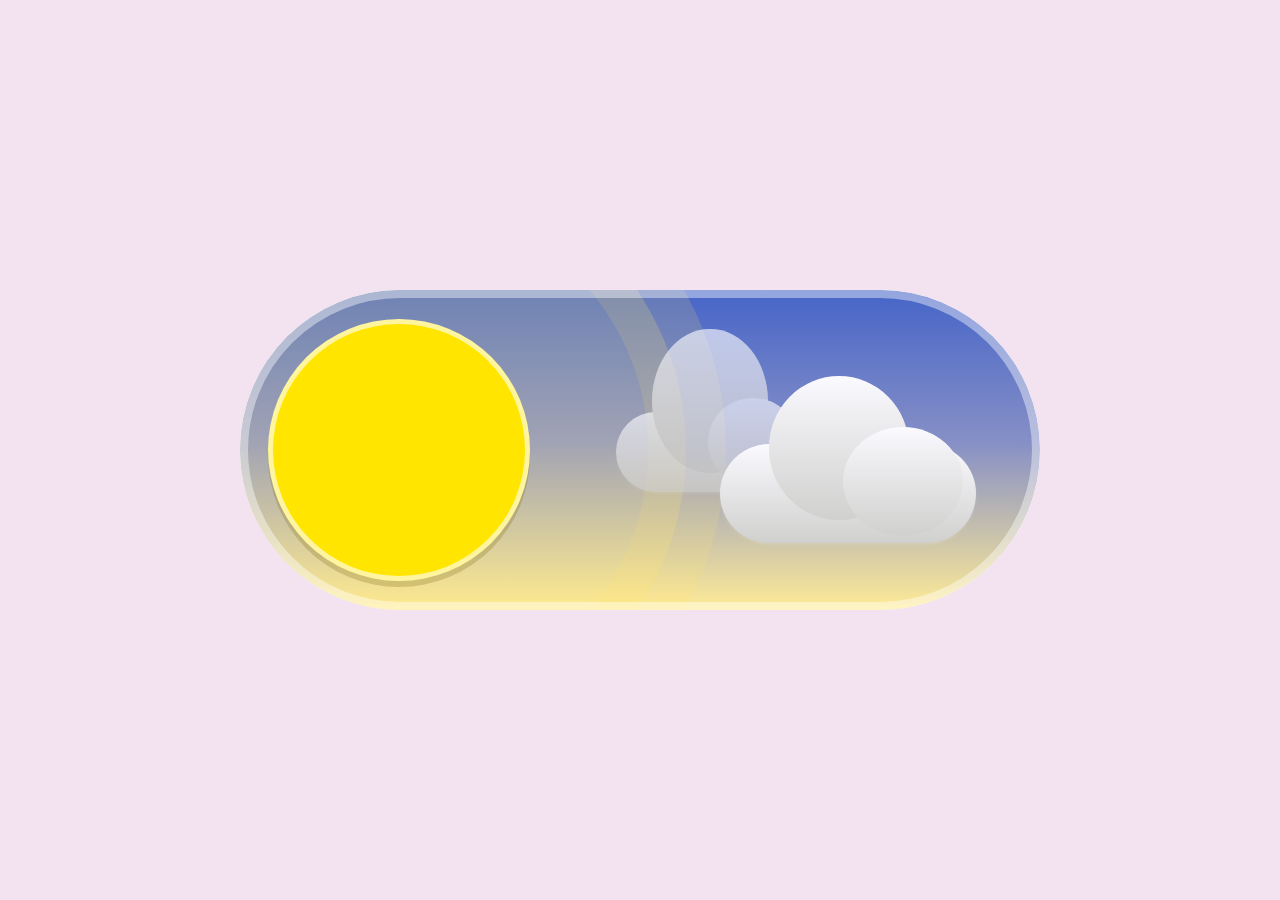
==== index.html @ 0638737c "Update index.html" ====
<!DOCTYPE html>
<html lang="en">
<head>
<meta charset="UTF-8" />
<meta name="viewport" content="width=device-width, initial-scale=1.0" />
<title>Sun & Moon Toggle</title>
<meta property="og:image"
      content="https://myya-design.github.io/toggles/og.jpg">
<meta property="og:image:type"
      content="image/jpeg">
<meta property="og:image:width" content="1200">
<meta property="og:image:height" content="630">
<link rel="stylesheet" href="style.css">
</head>
<body>
<main class="toggles" aria-label="Day and night toggle demo">
<button class="toggle day" id="dayToggle" role="switch" aria-checked="false" aria-label="Switch day scene to night">
<span class="sky"></span><span class="rings"></span><span class="clouds"><span class="cloud back"></span><span class="cloud"></span></span><span class="stars" aria-hidden="true"></span><span class="orb"><span class="crater one"></span><span class="crater two"></span><span class="crater three"></span></span>
</button>
</main>
<script src="script.js" defer></script>
</body>
</html>
---- style.css ----
:root{color-scheme:light;--pink:#f3e3f1}*{box-sizing:border-box}body{margin:0;min-height:100vh;background:var(--pink);display:grid;place-items:center;font-family:Arial,sans-serif}.toggles{width:min(80vw,800px);display:grid;gap:clamp(45px,9vw,125px)}.toggle{appearance:none;border:0;padding:0;display:block;position:relative;width:100%;aspect-ratio:2.5/1;border-radius:999px;overflow:hidden;cursor:pointer;isolation:isolate;box-shadow:inset 0 0 0 8px rgba(255,255,255,.5);transition:filter .25s}.toggle:focus-visible{outline:4px solid #a184df;outline-offset:8px}.toggle .sky{position:absolute;inset:0;border-radius:inherit;transition:background .6s}.day .sky{background:linear-gradient(180deg,#4665c8 0%,#8790c6 48%,#ffeb96 100%)}.night .sky{background:linear-gradient(180deg,#1b2334 0%,#50618d 100%)}.toggle::after{content:"";position:absolute;inset:0;border:8px solid rgba(255,255,255,.42);border-radius:inherit;pointer-events:none;z-index:9}.rings{position:absolute;top:50%;left:20%;width:62%;aspect-ratio:1;transform:translate(-50%,-50%);border-radius:50%;background:rgba(255,233,116,.22);box-shadow:0 0 0 38px rgba(255,229,109,.2),0 0 0 78px rgba(255,229,109,.15);transition:left .8s,background .8s,box-shadow .8s}.night .rings{left:80%;background:rgba(215,220,248,.18);box-shadow:0 0 0 38px rgba(215,220,248,.14),0 0 0 78px rgba(215,220,248,.11)}.orb{position:absolute;z-index:4;top:9%;left:3.5%;height:82%;aspect-ratio:1;border-radius:50%;background:#ffe500;border:5px solid rgba(255,255,255,.62);box-shadow:0 6px 0 rgba(122,101,15,.25);transition:left .8s cubic-bezier(.2,.8,.2,1),background .6s,border-color .6s}.night .orb{left:63.5%;background:#d9dced;border-color:#f6f4ff;box-shadow:0 6px 0 rgba(80,82,116,.35)}.crater{position:absolute;background:#abb3dc;border-radius:50%;opacity:0;transition:opacity .4s}.night .crater{opacity:1}.crater.one{width:28%;height:28%;left:50%;top:18%}.crater.two{width:15%;height:15%;left:15%;top:39%}.crater.three{width:22%;height:22%;left:44%;top:65%}.clouds{position:absolute;inset:0;transition:opacity .4s,transform .8s}.cloud{position:absolute;width:32%;height:31%;background:linear-gradient(#fafaff,#d0d0ce);border-radius:999px;right:8%;bottom:21%;filter:drop-shadow(0 2px 1px rgba(255,255,255,.12))}.cloud:before,.cloud:after{content:"";position:absolute;border-radius:50%;background:inherit}.cloud:before{width:55%;height:145%;left:19%;bottom:23%}.cloud:after{width:47%;height:110%;right:5%;bottom:7%}.cloud.back{right:29%;bottom:37%;width:24%;height:25%;opacity:.65}.cloud.back:before{width:60%;height:180%}.night .clouds{opacity:0;transform:translateX(30%)}.stars{position:absolute;inset:0;opacity:0;transition:opacity .5s}.night .stars{opacity:1}.star{position:absolute;color:#f5f6ff;font-size:clamp(12px,2.8vw,31px);text-shadow:0 0 7px white;animation:twinkle 2.5s infinite alternate}.star:nth-child(1){left:9%;top:22%}.star:nth-child(2){left:20%;top:38%;font-size:22px;animation-delay:.3s}.star:nth-child(3){left:34%;top:24%;animation-delay:.7s}.star:nth-child(4){left:44%;top:11%;font-size:20px}.star:nth-child(5){left:12%;top:66%}.star:nth-child(6){left:26%;top:78%;font-size:19px}.star:nth-child(7){left:43%;top:76%}.star:nth-child(8){left:24%;top:12%;font-size:13px}.star:nth-child(9){left:40%;top:54%;font-size:14px}@keyframes twinkle{from{opacity:.5;transform:scale(.8)}to{opacity:1;transform:scale(1.15)}}@media(prefers-reduced-motion:reduce){*,*:before,*:after{animation:none!important;transition:none!important}}
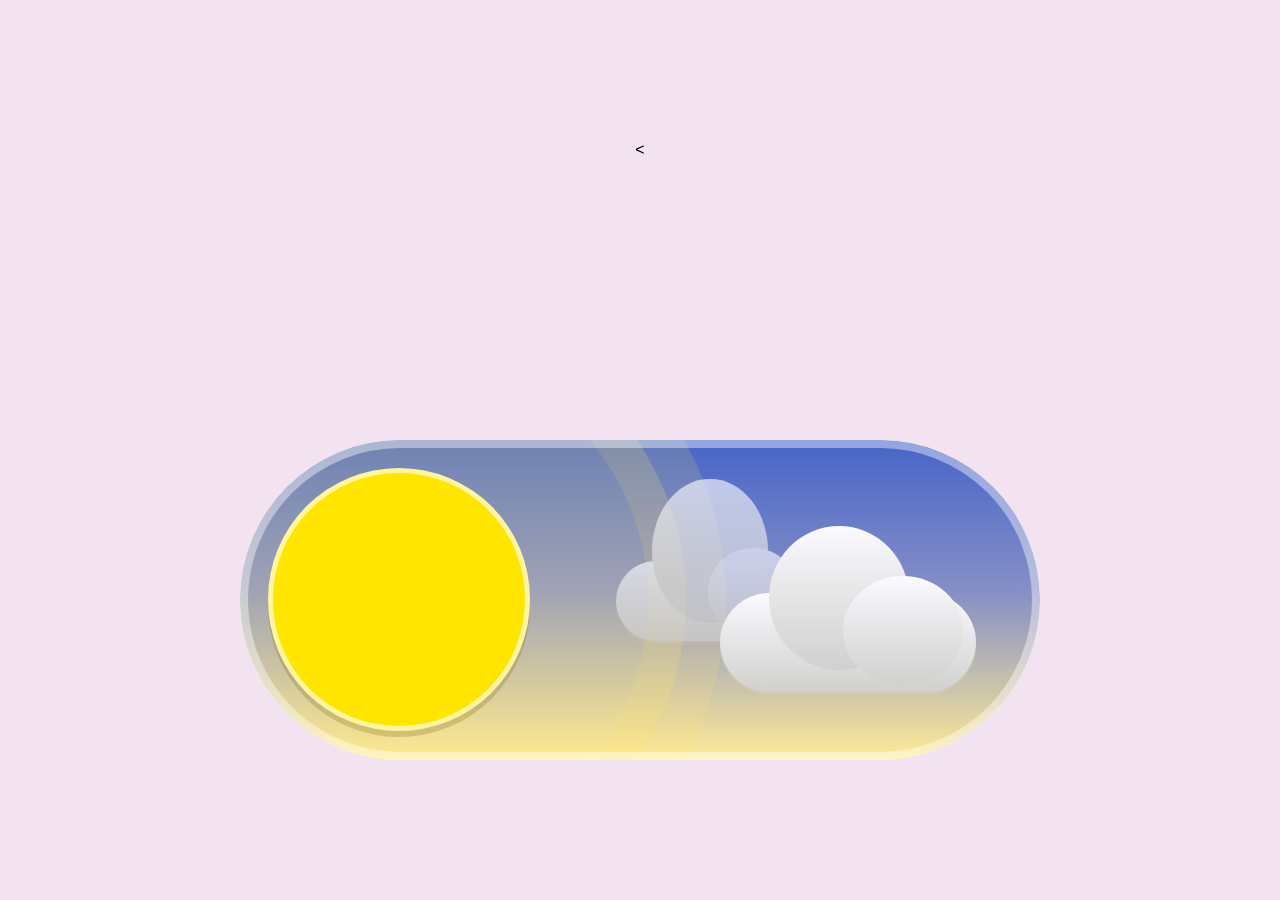
==== commit c4001c2a: "Update index.html" ====
--- a/index.html
+++ b/index.html
@@ -1,15 +1,23 @@
 <!DOCTYPE html>
 <html lang="en">
 <head>
-<meta charset="UTF-8" />
-<meta name="viewport" content="width=device-width, initial-scale=1.0" />
-<title>Sun & Moon Toggle</title>
-<meta property="og:image"
-      content="https://myya-design.github.io/toggles/og.jpg">
-<meta property="og:image:type"
-      content="image/jpeg">
-<meta property="og:image:width" content="1200">
-<meta property="og:image:height" content="630">
+<meta charset="utf-8"/>
+<meta content="width=device-width, initial-scale=1, viewport-fit=cover" name="viewport"/>
+<<title>Sun & Moon Toggle</title>
+<meta content="Sun & Moon Toggle" property="og:title"/>
+<meta content="website" property="og:type"/>
+<meta content="https://myya-design.github.io/toggles/" property="og:url"/>
+<meta content="An interactive animated day and night toggle switch." property="og:description"/>
+<meta content="https://myya-design.github.io/toggles/og.jpg" property="og:image"/>
+<meta content="image/jpeg" property="og:image:type"/>
+<meta content="1200" property="og:image:width"/>
+<meta content="630" property="og:image:height"/>
+<meta content="Sun and Moon interactive toggle switch with day and night scenes" property="og:image:alt"/>
+<meta content="summary_large_image" name="twitter:card"/>
+<meta content="Sun & Moon Toggle" name="twitter:title"/>
+<meta content="An interactive animated day and night toggle switch." name="twitter:description"/>
+<meta content="https://myya-design.github.io/toggles/og.jpg" name="twitter:image"/>
+<link rel="canonical" href="https://myya-design.github.io/toggles/"/>
 <link rel="stylesheet" href="style.css">
 </head>
 <body>
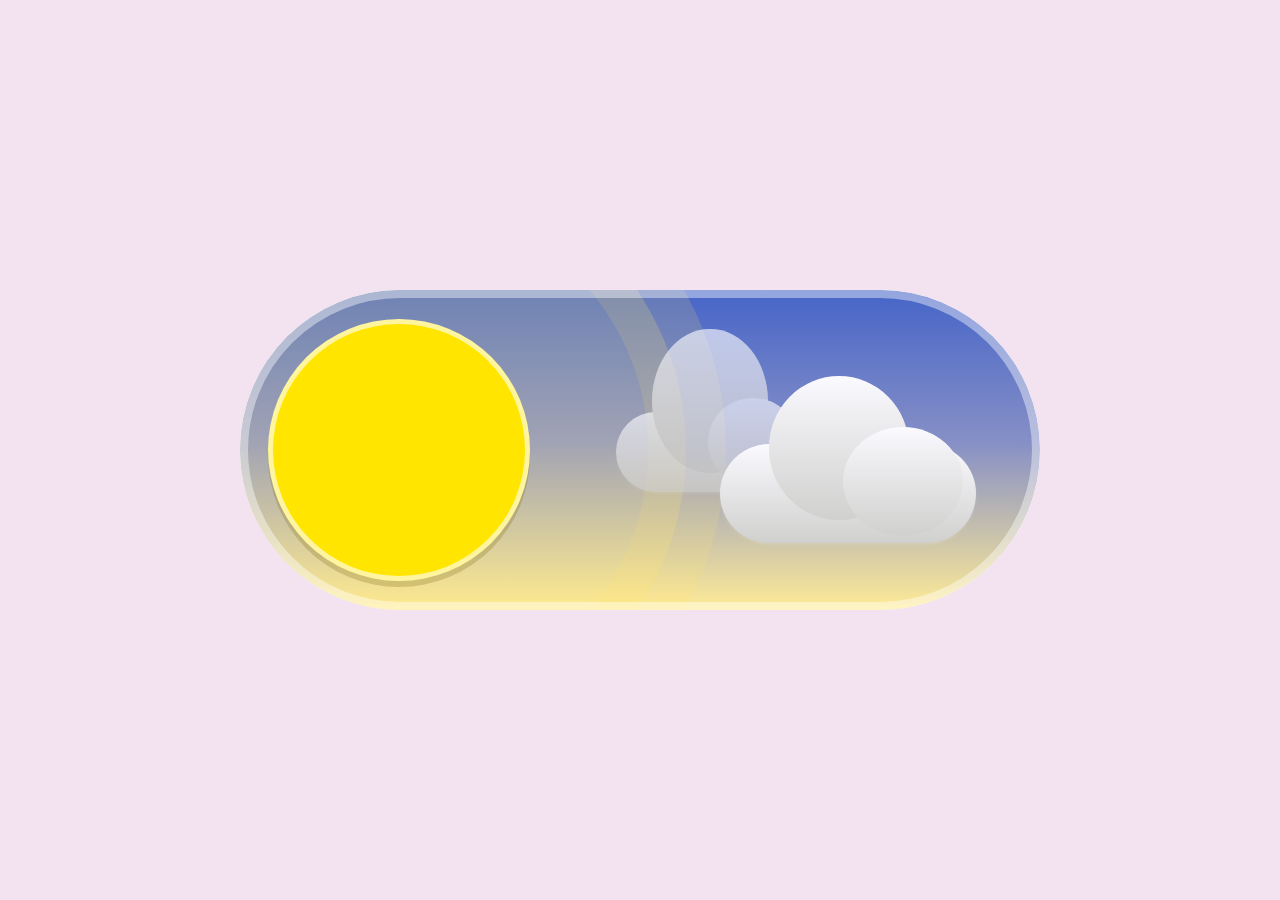
==== commit b7f64950: "Update index.html" ====
--- a/index.html
+++ b/index.html
@@ -3,20 +3,21 @@
 <head>
 <meta charset="utf-8"/>
 <meta content="width=device-width, initial-scale=1, viewport-fit=cover" name="viewport"/>
-<<title>Sun & Moon Toggle</title>
-<meta content="Sun & Moon Toggle" property="og:title"/>
-<meta content="website" property="og:type"/>
-<meta content="https://myya-design.github.io/toggles/" property="og:url"/>
-<meta content="An interactive animated day and night toggle switch." property="og:description"/>
-<meta content="https://myya-design.github.io/toggles/og.jpg" property="og:image"/>
-<meta content="image/jpeg" property="og:image:type"/>
-<meta content="1200" property="og:image:width"/>
-<meta content="630" property="og:image:height"/>
-<meta content="Sun and Moon interactive toggle switch with day and night scenes" property="og:image:alt"/>
-<meta content="summary_large_image" name="twitter:card"/>
-<meta content="Sun & Moon Toggle" name="twitter:title"/>
-<meta content="An interactive animated day and night toggle switch." name="twitter:description"/>
-<meta content="https://myya-design.github.io/toggles/og.jpg" name="twitter:image"/>
+<title>Sun & Moon Toggle</title>
+<meta name="description" content="An interactive animated Sun & Moon toggle switch. Click to switch between day and night.">
+<meta property="og:title" content="Sun & Moon Toggle"/>
+<meta property="og:type" content="website"/>
+<meta property="og:url" content="https://myya-design.github.io/toggles/"/>
+<meta property="og:description" content="An interactive animated day and night toggle switch."/>
+<meta property="og:image" content="https://myya-design.github.io/toggles/og.jpg"/>
+<meta property="og:image:type" content="image/jpeg"/>
+<meta property="og:image:width" content="1200"/>
+<meta property="og:image:height" content="630"/>
+<meta property="og:image:alt" content="Sun and Moon interactive toggle switch with day and night scenes"/>
+<meta name="twitter:card" content="summary_large_image"/>
+<meta name="twitter:title" content="Sun & Moon Toggle"/>
+<meta name="twitter:description" content="An interactive animated day and night toggle switch."/>
+<meta name="twitter:image" content="https://myya-design.github.io/toggles/og.jpg"/>
 <link rel="canonical" href="https://myya-design.github.io/toggles/"/>
 <link rel="stylesheet" href="style.css">
 </head>
